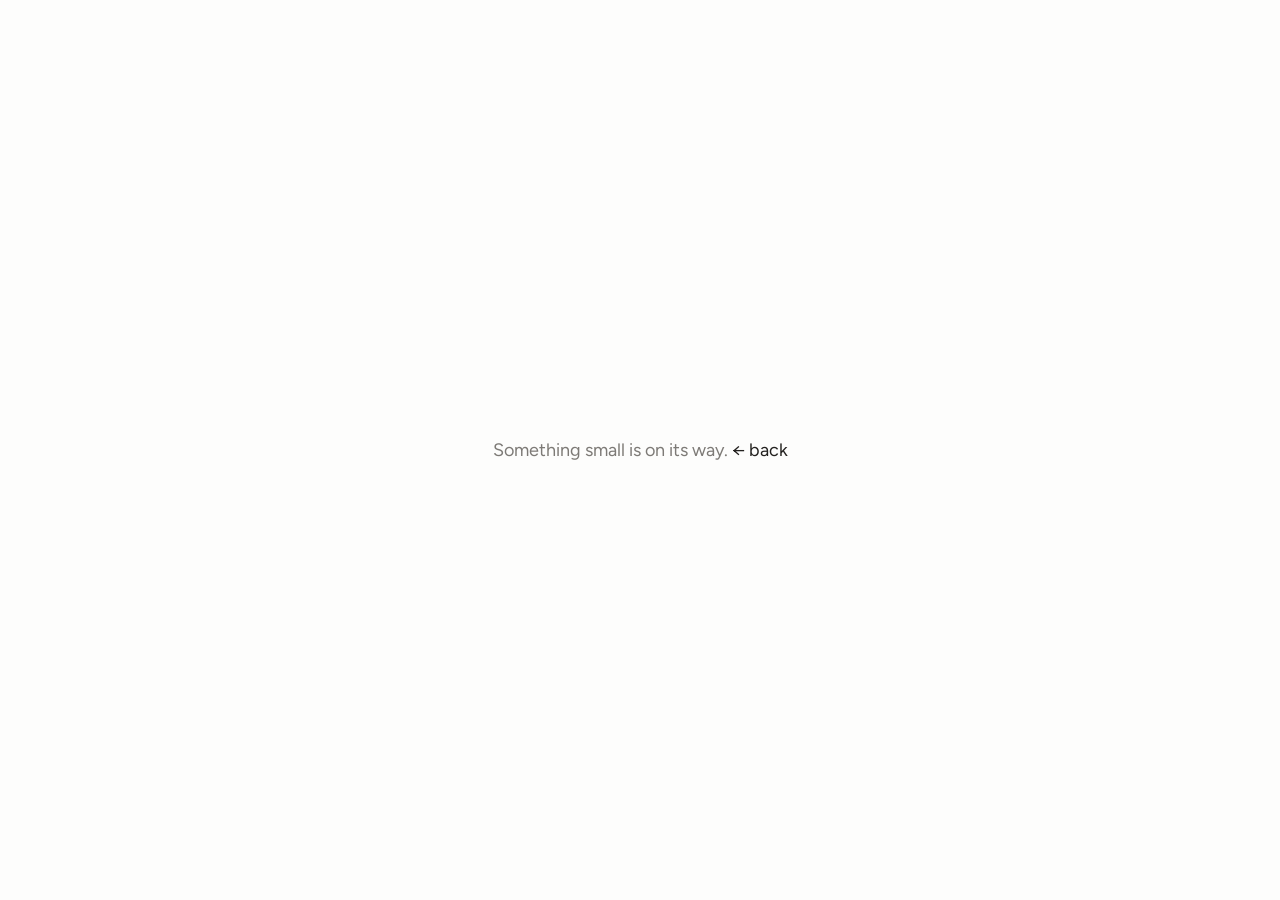
==== little-one/index.html @ 5c6d574f "Add new landing page for the app family A quiet, mostly white page at /landing/: a short intro in on" ====
<!doctype html>
<html lang="en">
<head>
  <meta charset="utf-8">
  <meta name="viewport" content="width=device-width, initial-scale=1">
  <title>My two year old</title>
  <link href="https://fonts.googleapis.com/css2?family=Figtree:wght@400&display=swap" rel="stylesheet">
  <style>
    body { margin: 0; min-height: 100vh; display: grid; place-items: center; background: #fdfdfc; color: #7d7a76; font: 400 18px/1.7 "Figtree", system-ui, sans-serif; }
    a { color: #23211f; text-decoration: none; }
  </style>
</head>
<body>
  <p>Something small is on its way. <a href="../landing/">← back</a></p>
</body>
</html>
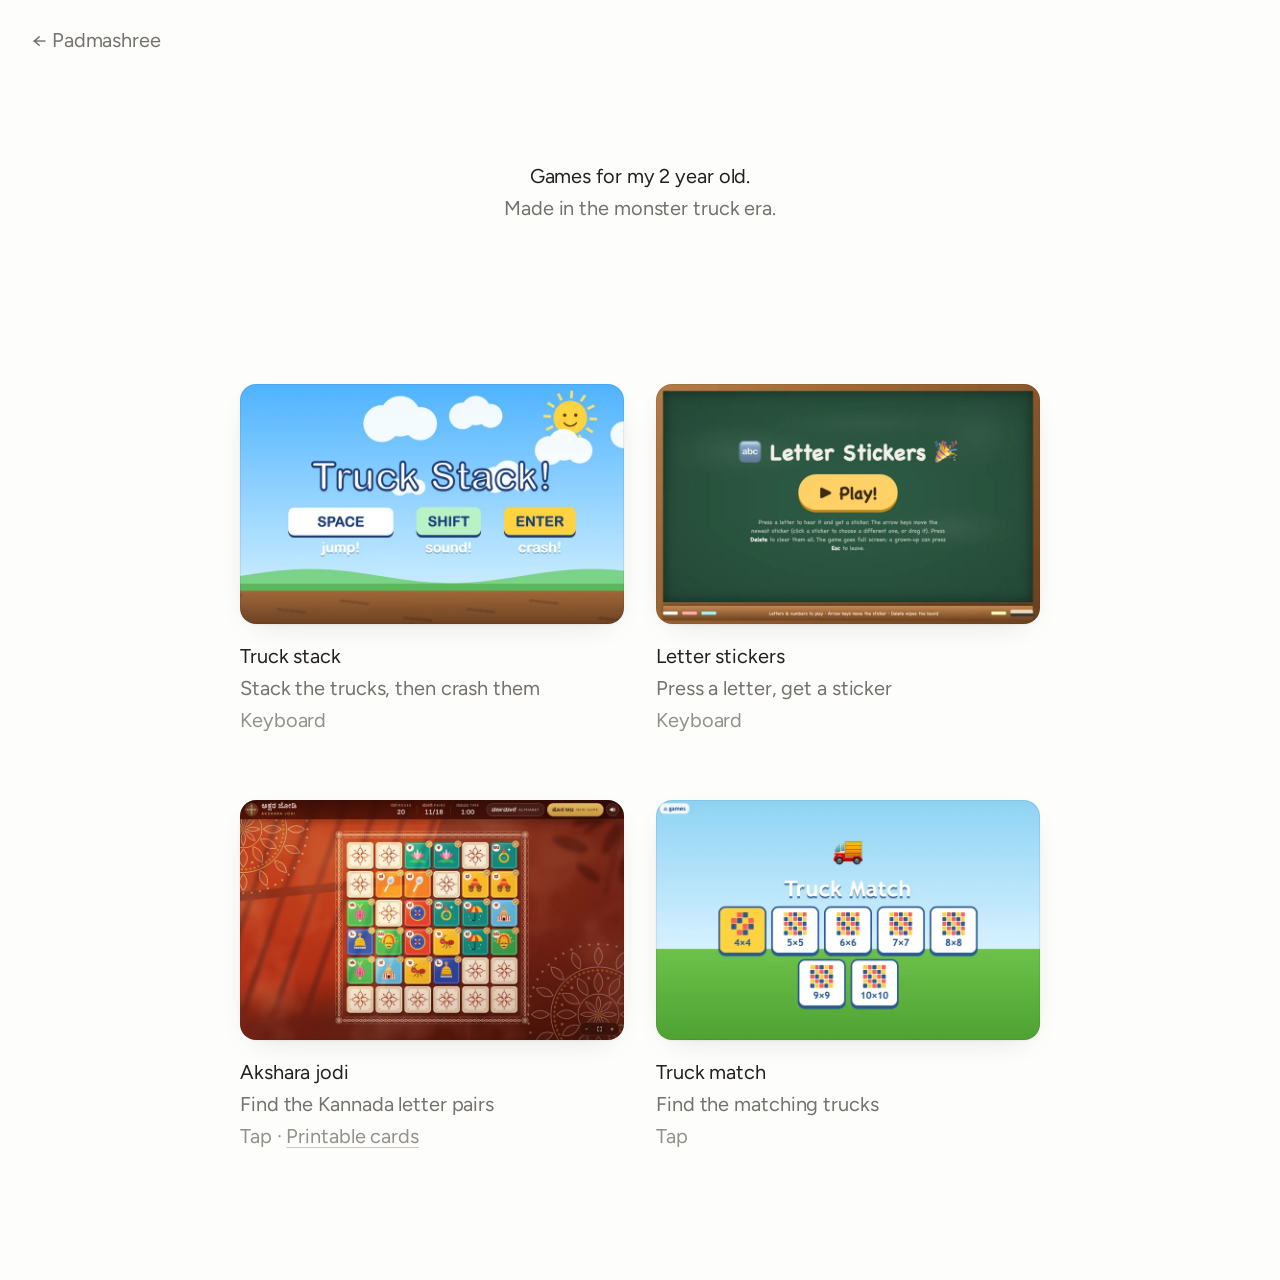
==== commit 55cefd2e: "Make the landing page the homepage, retire the kanban board, add games page The quiet app-family lan" ====
--- a/little-one/index.html
+++ b/little-one/index.html
@@ -3,14 +3,59 @@
 <head>
   <meta charset="utf-8">
   <meta name="viewport" content="width=device-width, initial-scale=1">
-  <title>My two year old</title>
+  <title>Games for my 2 year old · Padmashree</title>
+  <meta name="description" content="Small games Padmashree made for her 2 year old: monster trucks, letters and Kannada akshara.">
+  <link rel="preconnect" href="https://fonts.googleapis.com">
+  <link rel="preconnect" href="https://fonts.gstatic.com" crossorigin>
   <link href="https://fonts.googleapis.com/css2?family=Figtree:wght@400&display=swap" rel="stylesheet">
-  <style>
-    body { margin: 0; min-height: 100vh; display: grid; place-items: center; background: #fdfdfc; color: #7d7a76; font: 400 18px/1.7 "Figtree", system-ui, sans-serif; }
-    a { color: #23211f; text-decoration: none; }
-  </style>
+  <link rel="stylesheet" href="../css/site.css">
 </head>
 <body>
-  <p>Something small is on its way. <a href="../landing/">← back</a></p>
+  <a class="home-link" href="../">← Padmashree</a>
+
+  <main class="page">
+    <section class="intro" aria-label="About">
+      <p class="hello">Games for my 2 year old.</p>
+      <p class="where">Made in the monster truck era.</p>
+    </section>
+
+    <section class="games" aria-label="Games">
+      <article class="game">
+        <a class="game-link" href="monster-truck-stack/">
+          <img class="thumb" src="thumbs/monster-truck-stack.webp" alt="Truck Stack title screen: a smiling sun over green hills, with Space, Shift and Enter keys" width="800" height="500">
+          <span class="game-title">Truck stack</span>
+        </a>
+        <p class="game-meta">Stack the trucks, then crash them</p>
+        <p class="game-play">Keyboard</p>
+      </article>
+
+      <article class="game">
+        <a class="game-link" href="letter-stickers/">
+          <img class="thumb" src="thumbs/letter-stickers.webp" alt="Letter Stickers title screen on a green chalkboard" width="800" height="500">
+          <span class="game-title">Letter stickers</span>
+        </a>
+        <p class="game-meta">Press a letter, get a sticker</p>
+        <p class="game-play">Keyboard</p>
+      </article>
+
+      <article class="game">
+        <a class="game-link" href="akshara-jodi/">
+          <img class="thumb" src="thumbs/akshara-jodi.webp" alt="Akshara Jodi: a board of Kannada letter cards on a red patterned floor" width="800" height="500" loading="lazy">
+          <span class="game-title">Akshara jodi</span>
+        </a>
+        <p class="game-meta">Find the Kannada letter pairs</p>
+        <p class="game-play">Tap · <a href="akshara-jodi/akshara-jodi-cards.pdf">Printable cards</a></p>
+      </article>
+
+      <article class="game">
+        <a class="game-link" href="truck-memory/">
+          <img class="thumb" src="thumbs/truck-memory.webp" alt="Truck Match: choose a board size from 4 by 4 to 10 by 10" width="800" height="500" loading="lazy">
+          <span class="game-title">Truck match</span>
+        </a>
+        <p class="game-meta">Find the matching trucks</p>
+        <p class="game-play">Tap</p>
+      </article>
+    </section>
+  </main>
 </body>
 </html>
--- a/css/site.css
+++ b/css/site.css
@@ -0,0 +1,446 @@
+/* ==========================================================================
+   Landing page
+   Spacing, sizes and radii all sit on an 8px grid (--s-*). Type uses one
+   line height (32px), so every line of text lands on the same rhythm.
+   Motion is slow and eased (--ease); nothing snaps.
+   ========================================================================== */
+
+:root {
+  /* colour */
+  --ink: #23211f;
+  --soft: #75726e;        /* secondary text: 4.7:1 on paper (AA) */
+  --mute: #94908b;        /* resting icons: 3.1:1 on paper (AA non-text) */
+  --paper: #fdfdfc;
+  --line: #4a4744;        /* mini illustrations */
+  --highlight: #ffd23f;
+
+  /* 8px spacing scale */
+  --s-1: 8px;
+  --s-2: 16px;
+  --s-3: 24px;
+  --s-4: 32px;
+  --s-5: 40px;
+  --s-6: 48px;
+  --s-8: 64px;
+  --s-12: 96px;
+  --s-16: 128px;
+  --s-20: 160px;
+
+  /* type */
+  --text: 18px;
+  --leading: 32px;
+
+  /* layout (stepped per breakpoint below) */
+  --icon: 136px;
+  --radius: 32px;          /* ≈ 23.5% of the icon, the app-icon curve */
+  --icon-gap: var(--s-12);
+  --page-top: var(--s-12);
+  --intro-gap: var(--s-12);
+  --deck-gap: var(--s-3);  /* space between an icon and its counterpart */
+
+  /* motion */
+  --ease: cubic-bezier(.25, .8, .25, 1);
+  --slow: 1.6s;
+
+  color-scheme: light;
+}
+
+@media (min-width: 720px) {
+  :root {
+    --page-top: var(--s-16);
+    --intro-gap: var(--s-16);
+  }
+}
+
+@media (min-width: 1200px) {
+  :root {
+    --text: 20px;
+    --icon: 168px;
+    --radius: 40px;        /* 23.8% of 168 */
+    --icon-gap: var(--s-20);
+    --page-top: var(--s-20);
+    --intro-gap: var(--s-20);
+  }
+}
+
+/* ---------- base ---------- */
+*, *::before, *::after { box-sizing: border-box; }
+html, body { margin: 0; }
+body {
+  background: var(--paper);
+  color: var(--ink);
+  font: 400 var(--text) / var(--leading) "Figtree", ui-sans-serif, system-ui, -apple-system, sans-serif;
+  letter-spacing: -0.005em;
+  -webkit-font-smoothing: antialiased;
+  text-rendering: optimizeLegibility;
+}
+img { display: block; max-width: 100%; }
+
+.page {
+  min-height: 100vh;
+  padding: var(--page-top) var(--s-3) 0;
+}
+
+/* ---------- words ---------- */
+.intro {
+  max-width: 544px;        /* 68 × 8: about 60 characters, no orphan breaks */
+  margin: 0 auto;
+  text-align: center;
+  text-wrap: balance;
+}
+.intro p { margin: 0; }
+.intro .where { color: var(--soft); }
+.intro .what  { margin-top: var(--s-2); }
+
+.intro p {
+  opacity: 0;
+  transform: translateY(var(--s-1));
+  animation: rise 1.8s var(--ease) forwards;
+}
+.intro .where { animation-delay: .35s; }
+.intro .what  { animation-delay: .7s; }
+@keyframes rise { to { opacity: 1; transform: none; } }
+
+/* little line drawings that sit inside the sentence */
+.mini {
+  display: inline-block;
+  width: var(--s-6);
+  height: var(--s-3);
+  margin-inline: calc(var(--s-1) - .25em);   /* + the word space = 8px either side */
+  vertical-align: -6px;   /* optical: rests the drawings on the text baseline */
+  color: var(--line);
+  overflow: visible;
+}
+.steam { animation: steam 4s ease-in-out infinite; transform-origin: 50% 100%; }
+@keyframes steam {
+  0%, 100% { opacity: .25; transform: translateY(1px); }
+  50%      { opacity: .8;  transform: translateY(-1px); }
+}
+
+.what a {
+  color: inherit;
+  text-decoration: none;
+  border-radius: 2px;
+  background-image: linear-gradient(var(--highlight), var(--highlight));
+  background-size: 100% 6px;
+  background-position: 0 88%;
+  background-repeat: no-repeat;
+  transition: background-size .9s var(--ease);
+}
+.what a:hover,
+.what a:focus-visible { background-size: 100% 24px; outline: none; }
+
+/* ---------- apps ---------- */
+.apps {
+  display: flex;
+  justify-content: center;
+  align-items: flex-start;
+  gap: var(--icon-gap);
+  margin: var(--intro-gap) auto 0;
+}
+.app { margin: 0; }
+
+.app {
+  opacity: 0;
+  transform: translateY(var(--s-1));
+  animation: rise 2s var(--ease) forwards;
+}
+.app-blue   { animation-delay: 1.1s; }
+.app-yellow { animation-delay: 1.35s; }
+.app-pink   { animation-delay: 1.6s; }
+
+.deck {
+  position: relative;
+  width: var(--icon);
+  height: var(--icon);
+}
+.card {
+  position: absolute;
+  inset: 0;
+  width: 100%;
+  height: 100%;
+  border-radius: var(--radius);
+  overflow: hidden;
+  isolation: isolate;      /* keeps the moving layers clipped to the curve */
+}
+.card img { width: 100%; height: 100%; }
+
+/* A hairline just inside the curve, so white art (the blue window's cloud
+   and sill) still reads as an edge against the white page. */
+.main::after {
+  content: "";
+  position: absolute;
+  inset: 0;
+  z-index: 3;
+  border-radius: inherit;
+  box-shadow: inset 0 0 0 1px rgba(35, 33, 31, .08);
+  pointer-events: none;
+}
+.under {
+  outline: 1px solid rgba(35, 33, 31, .08);
+  outline-offset: -1px;
+}
+
+.main {
+  z-index: 2;
+  box-shadow:
+    0 1px 2px rgba(35, 33, 31, .06),
+    0 8px 32px -16px rgba(35, 33, 31, .2);
+  transition: box-shadow var(--slow) var(--ease), outline-color .6s var(--ease);
+  outline: 2px solid transparent;
+  outline-offset: var(--s-1);
+}
+.main:hover,
+.main:focus-visible {
+  box-shadow:
+    0 1px 2px rgba(35, 33, 31, .06),
+    0 16px 40px -16px rgba(35, 33, 31, .24);
+}
+.main:focus-visible { outline-color: var(--soft); }
+
+.under {
+  z-index: 1;
+  object-fit: cover;
+  /* scroll-driven: --p goes 0 → 1 (set in landing.js) */
+  transform:
+    translateY(calc(var(--p, 0) * (100% + var(--deck-gap))))
+    scale(calc(.94 + var(--p, 0) * .06));
+  opacity: var(--p, 0);
+  box-shadow:
+    0 1px 2px rgba(35, 33, 31, .05),
+    0 8px 24px -16px rgba(35, 33, 31, .16);
+  will-change: transform, opacity;
+}
+
+/* ---------- moving parts ----------
+   Each main icon is a clean background plate plus cut-out layers on the
+   same 512px canvas (tools/build_icon_layers.py), so every layer sits at
+   inset 0 and the stack is identical to the original art at rest. */
+.part {
+  position: absolute;
+  inset: 0;
+  pointer-events: none;
+}
+
+/* blue: the cloud drifts on, out of the window */
+.cloud { transition: transform 3.2s var(--ease); }
+.main:hover .cloud,
+.main:focus-visible .cloud { transform: translateX(8%); }
+
+/* blue: one slow blink, now and then */
+.lid {
+  position: absolute;
+  left: calc(var(--x) * 1%);
+  top: calc(var(--y) * 1%);
+  width: 4.4%;
+  height: 4.4%;
+  translate: -50% -50%;
+  border-radius: 50%;
+  background: #fff;
+  opacity: 0;
+  pointer-events: none;
+}
+/* closed eye: a soft downward curve, stroked at the art's line weight */
+.lid::after {
+  content: "";
+  position: absolute;
+  left: 12%;
+  right: 12%;
+  top: 20%;
+  height: 40%;
+  border-bottom: calc(var(--icon) * .012) solid var(--ink);
+  border-radius: 0 0 50% 50% / 0 0 100% 100%;
+}
+.main:hover .lid,
+.main:focus-visible .lid { animation: blink 3.6s 1s ease-in-out infinite; }
+@keyframes blink {
+  0%, 44%, 52%, 100% { opacity: 0; }
+  46%, 50%           { opacity: 1; }
+}
+
+/* yellow: the idea bulb swells from its base and glows */
+.glow {
+  position: absolute;
+  left: 81.4%;
+  top: 18.8%;
+  width: 36%;
+  height: 36%;
+  translate: -50% -50%;
+  border-radius: 50%;
+  background: radial-gradient(circle,
+    rgba(255, 255, 240, .95) 0%,
+    rgba(255, 246, 200, .55) 35%,
+    rgba(255, 230, 120, 0) 70%);
+  opacity: 0;
+  transition: opacity 2.4s var(--ease);
+  pointer-events: none;
+}
+.main:hover .glow,
+.main:focus-visible .glow { opacity: 1; }
+.bulb {
+  transform-origin: 81.5% 35.9%;   /* the bottom of the screw */
+  transition: transform 2.4s var(--ease);
+}
+.main:hover .bulb,
+.main:focus-visible .bulb { transform: scale(1.05); }
+
+/* pink: the butterfly flutters, keeping clear of the corner */
+.fly { transform-origin: 15.6% 11.1%; }
+.main:hover .fly,
+.main:focus-visible .fly { animation: flutter 2.8s ease-in-out infinite; }
+@keyframes flutter {
+  0%   { transform: translate(0, 0)        rotate(0)     scaleX(1); }
+  16%  { transform: translate(1.6%, 1.2%)  rotate(-6deg) scaleX(.82); }
+  32%  { transform: translate(3.2%, .4%)   rotate(4deg)  scaleX(1); }
+  48%  { transform: translate(4.8%, 2.4%)  rotate(-3deg) scaleX(.8); }
+  64%  { transform: translate(3.2%, 4%)    rotate(5deg)  scaleX(1); }
+  82%  { transform: translate(1.2%, 2.4%)  rotate(-2deg) scaleX(.86); }
+  100% { transform: translate(0, 0)        rotate(0)     scaleX(1); }
+}
+
+/* room to scroll, so the decks can open */
+.tail { height: 70vh; }
+
+/* ---------- elsewhere ---------- */
+.social {
+  position: fixed;
+  right: var(--s-3);
+  bottom: var(--s-3);
+  display: flex;
+}
+.social a {
+  display: grid;
+  place-items: center;
+  width: var(--s-5);       /* 40px hit area around a 16px glyph */
+  height: var(--s-5);
+  border-radius: var(--s-1);
+  color: var(--mute);
+  outline: 2px solid transparent;
+  transition: color .8s var(--ease), outline-color .6s var(--ease);
+}
+.social a:hover,
+.social a:focus-visible { color: var(--ink); }
+.social a:focus-visible { outline-color: var(--soft); }
+.social svg {
+  width: var(--s-2);
+  height: var(--s-2);
+  fill: none;
+  stroke: currentColor;
+  stroke-width: 1.5;
+  stroke-linecap: round;
+  stroke-linejoin: round;
+}
+.social .dot,
+.social .fill { fill: currentColor; stroke: none; }
+
+/* ==========================================================================
+   Games page (little-one/)
+   Thumbnails are 16:10, sized so both sides land on the grid:
+   320 × 200 on tablets, 384 × 240 on desktops.
+   ========================================================================== */
+.home-link {
+  position: fixed;
+  top: var(--s-3);
+  left: var(--s-3);
+  padding: 0 var(--s-1);
+  border-radius: var(--s-1);
+  color: var(--soft);
+  text-decoration: none;
+  outline: 2px solid transparent;
+  transition: color .8s var(--ease), outline-color .6s var(--ease);
+  z-index: 10;
+}
+.home-link:hover,
+.home-link:focus-visible { color: var(--ink); }
+.home-link:focus-visible { outline-color: var(--soft); }
+
+.games {
+  --thumb: 320px;
+  display: grid;
+  grid-template-columns: repeat(2, var(--thumb));
+  justify-content: center;
+  gap: var(--s-8) var(--s-4);
+  margin: var(--intro-gap) auto 0;
+  padding-bottom: var(--s-16);
+}
+@media (min-width: 1200px) { .games { --thumb: 384px; } }
+
+.game {
+  margin: 0;
+  opacity: 0;
+  transform: translateY(var(--s-1));
+  animation: rise 2s var(--ease) forwards;
+}
+.game:nth-child(1) { animation-delay: .7s; }
+.game:nth-child(2) { animation-delay: .85s; }
+.game:nth-child(3) { animation-delay: 1s; }
+.game:nth-child(4) { animation-delay: 1.15s; }
+
+.game-link {
+  display: block;
+  color: var(--ink);
+  text-decoration: none;
+  outline: none;
+}
+.thumb {
+  width: 100%;
+  height: auto;
+  aspect-ratio: 16 / 10;
+  object-fit: cover;
+  border-radius: var(--s-2);
+  outline: 1px solid rgba(35, 33, 31, .08);
+  outline-offset: -1px;
+  box-shadow:
+    0 1px 2px rgba(35, 33, 31, .06),
+    0 8px 32px -16px rgba(35, 33, 31, .2);
+  transition: box-shadow var(--slow) var(--ease), outline-color .6s var(--ease);
+}
+.game-link:hover .thumb,
+.game-link:focus-visible .thumb {
+  box-shadow:
+    0 1px 2px rgba(35, 33, 31, .06),
+    0 16px 40px -16px rgba(35, 33, 31, .24);
+}
+.game-link:focus-visible .thumb { outline: 2px solid var(--soft); outline-offset: var(--s-1); }
+
+.game-title { display: block; margin-top: var(--s-2); }
+.game-meta,
+.game-play { margin: 0; color: var(--soft); white-space: nowrap; overflow: hidden; text-overflow: ellipsis; }
+.game-play { color: var(--mute); }
+.game-play a {
+  color: inherit;
+  text-decoration: underline;
+  text-decoration-thickness: 1px;
+  text-underline-offset: 4px;
+  text-decoration-color: rgba(148, 144, 139, .5);
+  transition: color .8s var(--ease), text-decoration-color .8s var(--ease);
+}
+.game-play a:hover,
+.game-play a:focus-visible { color: var(--ink); text-decoration-color: currentColor; }
+
+@media (max-width: 719px) {
+  .home-link { position: static; display: inline-block; margin: var(--s-2) 0 0 var(--s-2); }
+  .page:has(.games) { padding-top: var(--s-8); }
+  .games { grid-template-columns: minmax(0, 1fr); max-width: 480px; gap: var(--s-6); }
+}
+
+/* ---------- small screens: one column ---------- */
+@media (max-width: 719px) {
+  .apps {
+    flex-direction: column;
+    align-items: center;
+    /* each deck opens downward: icon + deck gap + counterpart, then a breath */
+    gap: calc(var(--icon) + var(--deck-gap) + var(--s-8));
+  }
+  .tail { height: var(--s-12); }
+  .social {
+    position: static;
+    justify-content: center;
+    padding: var(--s-8) 0 var(--s-6);
+  }
+}
+
+@media (prefers-reduced-motion: reduce) {
+  *, *::before, *::after { animation: none !important; transition: none !important; }
+  .intro p, .app, .game { opacity: 1; transform: none; }
+}
